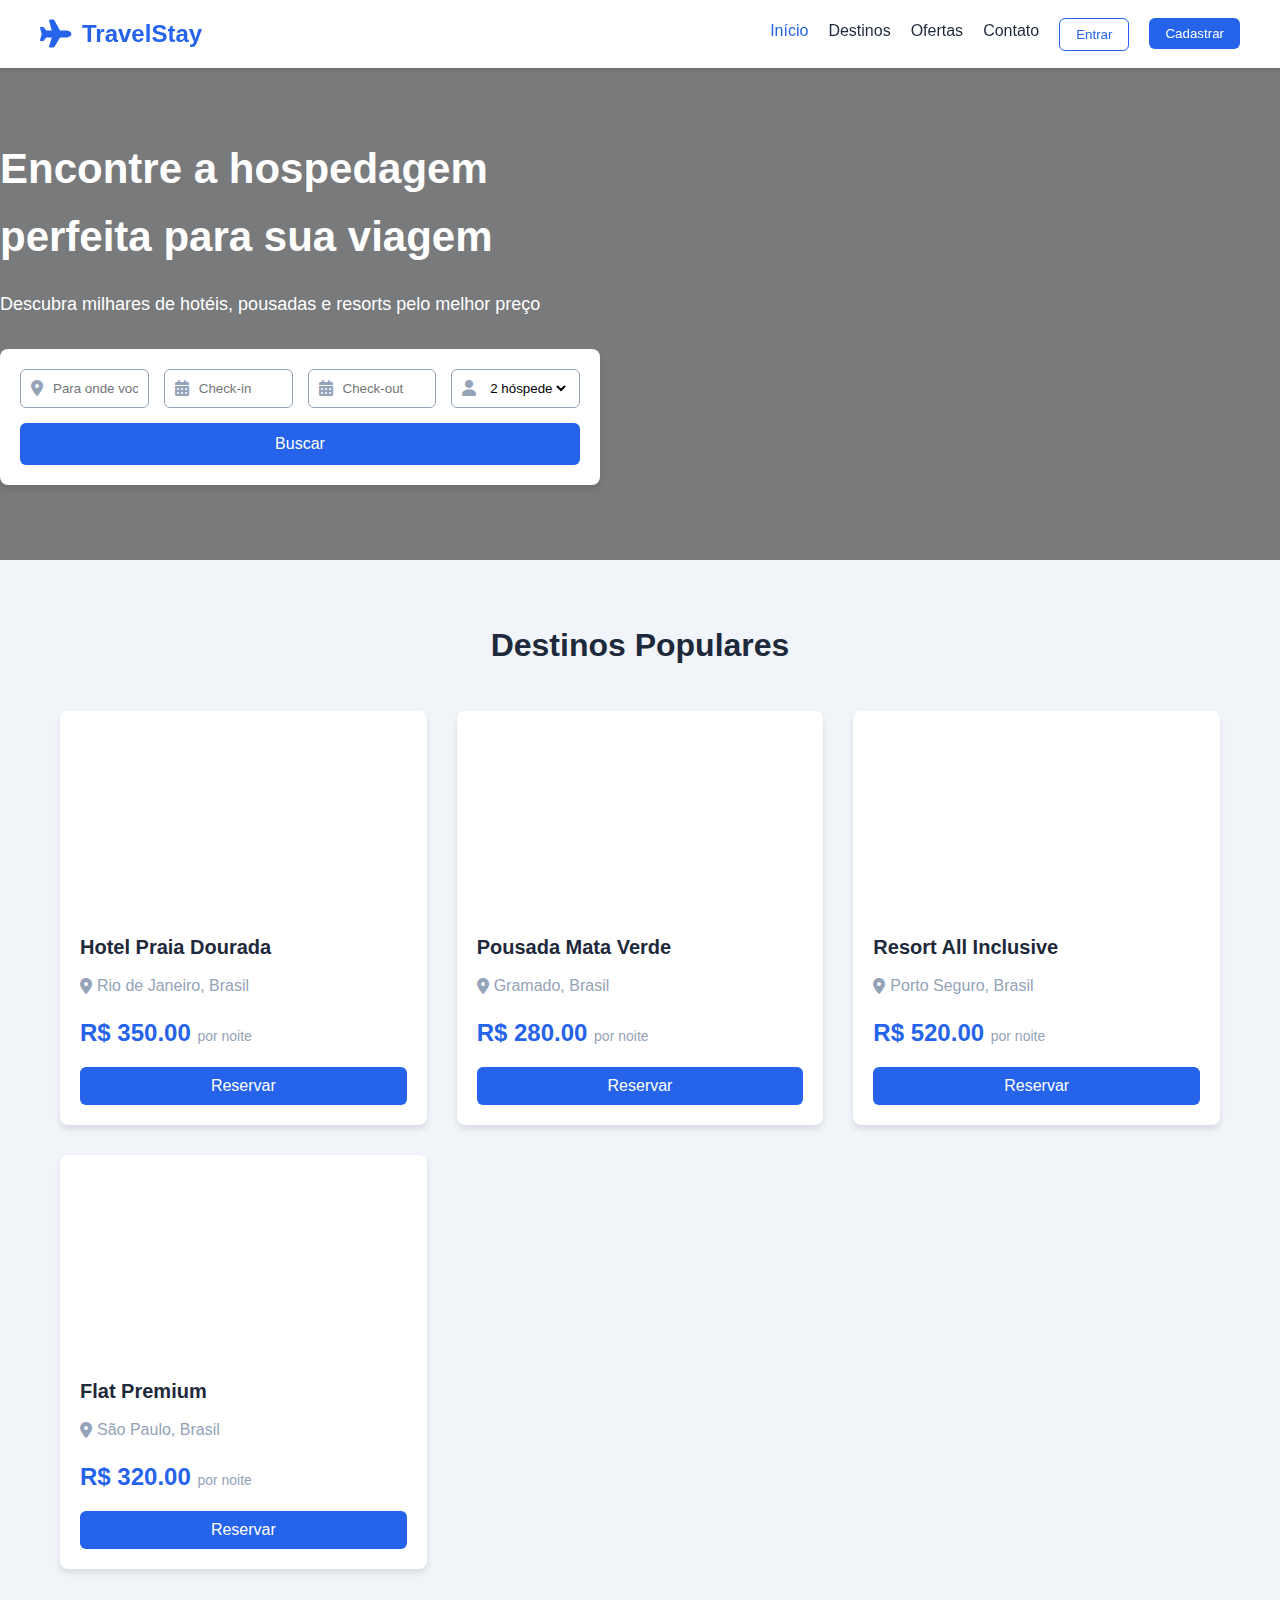
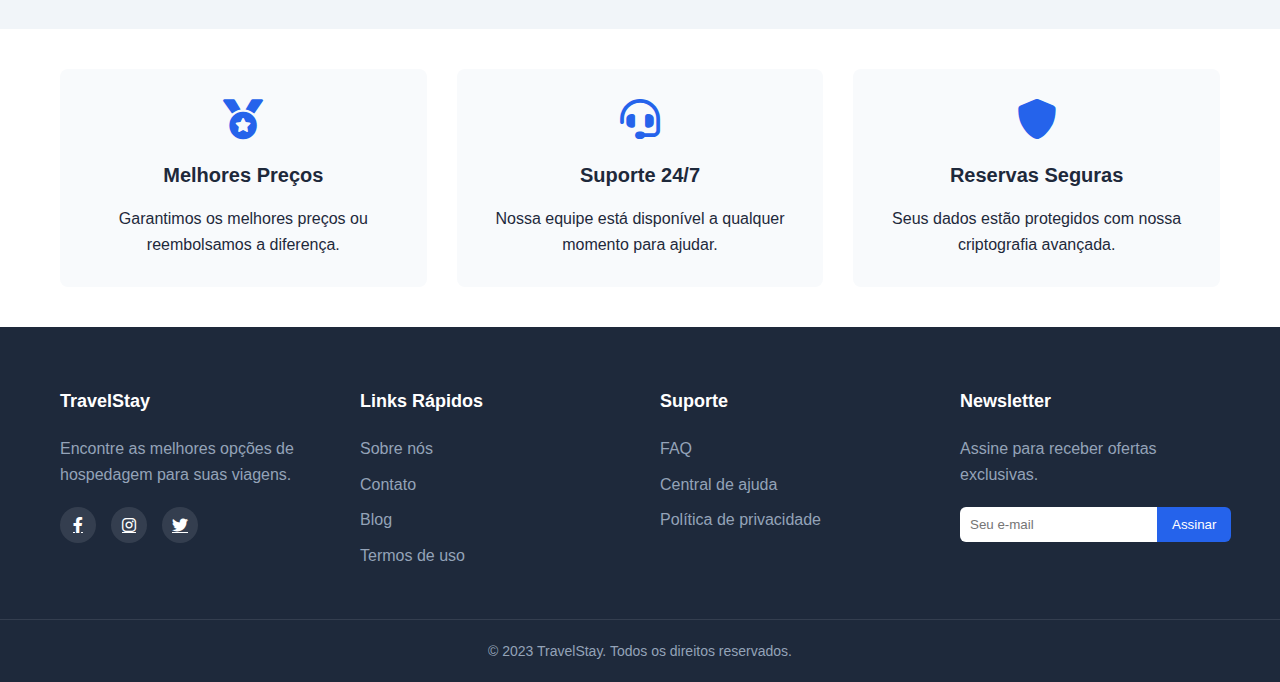
==== index.html @ 8e612919 "Implemento dos botões de Login e Cadastro." ====
<!DOCTYPE html> <!-- Declaração do tipo de documento HTML5 -->
<html lang="pt-BR"> <!-- Define o idioma principal do documento como português do Brasil -->

<head>
  <!-- Meta tags com informações para o navegador -->
  <meta charset="UTF-8"> <!-- Define a codificação de caracteres como UTF-8 -->
  <meta name="viewport" content="width=device-width, initial-scale=1.0"> <!-- Configura viewport para responsividade -->
  <title>TravelStay - Encontre sua próxima viagem</title> <!-- Título que aparece na aba do navegador -->

  <!-- Links para folhas de estilo -->
  <link rel="stylesheet" href="styles.css"> <!-- Arquivo CSS local -->
  <link rel="stylesheet" href="https://cdnjs.cloudflare.com/ajax/libs/font-awesome/6.0.0-beta3/css/all.min.css">
  <!-- Biblioteca de ícones -->
</head>

<body>
  <!-- Cabeçalho do site -->
  <header>
    <div class="container"> <!-- Container para alinhar conteúdo -->
      <div class="logo"> <!-- Container do logo -->
        <i class="fas fa-plane"></i> <!-- Ícone de avião -->
        <span>TravelStay</span> <!-- Nome do site -->
      </div>

      <!-- Menu de navegação principal -->
      <nav>
        <ul> <!-- Lista de itens de navegação -->
          <li><a href="#" class="active">Início</a></li> <!-- Link ativo -->
          <li><a href="#">Destinos</a></li>
          <li><a href="#">Ofertas</a></li>
          <li><a href="#">Contato</a></li>
          <!-- Botões de autenticação -->
          <li><button id="login-btn">Entrar</button></li>
          <li><button id="register-btn">Cadastrar</button></li>
        </ul>
      </nav>

      <!-- Menu para versão mobile -->
      <div class="mobile-menu">
        <i class="fas fa-bars"></i> <!-- Ícone de menu hamburguer -->
      </div>
    </div>
  </header>

  <!-- Seção hero (destaque principal) -->
  <section class="hero">
    <div class="hero-content"> <!-- Conteúdo do hero -->
      <h1>Encontre a hospedagem perfeita para sua viagem</h1> <!-- Título principal -->
      <p>Descubra milhares de hotéis, pousadas e resorts pelo melhor preço</p> <!-- Subtítulo -->

      <!-- Formulário de busca -->
      <div class="search-box">
        <!-- Campo de destino -->
        <div class="search-field">
          <i class="fas fa-map-marker-alt"></i> <!-- Ícone -->
          <input type="text" placeholder="Para onde você vai?" id="destination-input"> <!-- Input de texto -->
        </div>

        <!-- Campo de data de check-in -->
        <div class="search-field">
          <i class="fas fa-calendar-alt"></i>
          <input type="text" placeholder="Check-in" id="checkin-input" onfocus="(this.type='date')">
          <!-- Transforma em date picker quando focado -->
        </div>

        <!-- Campo de data de check-out -->
        <div class="search-field">
          <i class="fas fa-calendar-alt"></i>
          <input type="text" placeholder="Check-out" id="checkout-input" onfocus="(this.type='date')">
        </div>

        <!-- Seletor de número de hóspedes -->
        <div class="search-field">
          <i class="fas fa-user"></i>
          <select id="guests-select">
            <option value="1">1 hóspede</option>
            <option value="2" selected>2 hóspedes</option> <!-- Opção selecionada por padrão -->
            <option value="3">3 hóspedes</option>
            <option value="4">4 hóspedes</option>
            <option value="5">5+ hóspedes</option>
          </select>
        </div>

        <!-- Botão de ação -->
        <button id="search-btn">Buscar</button>
      </div>
    </div>
  </section>

  <!-- Seção de destinos populares -->
  <section class="popular-destinations">
    <div class="container">
      <h2>Destinos Populares</h2> <!-- Título da seção -->

      <!-- Container onde os cards de destinos serão renderizados dinamicamente via JavaScript -->
      <div class="destinations-grid" id="destinations-container">
        <!-- Conteúdo será inserido aqui pelo JavaScript -->
      </div>
    </div>
  </section>

  <!-- Seção de diferenciais/benefícios -->
  <section class="features">
    <div class="container">
      <!-- Card de benefício 1 -->
      <div class="feature-card">
        <i class="fas fa-medal"></i> <!-- Ícone -->
        <h3>Melhores Preços</h3> <!-- Título -->
        <p>Garantimos os melhores preços ou reembolsamos a diferença.</p> <!-- Descrição -->
      </div>

      <!-- Card de benefício 2 -->
      <div class="feature-card">
        <i class="fas fa-headset"></i>
        <h3>Suporte 24/7</h3>
        <p>Nossa equipe está disponível a qualquer momento para ajudar.</p>
      </div>

      <!-- Card de benefício 3 -->
      <div class="feature-card">
        <i class="fas fa-shield-alt"></i>
        <h3>Reservas Seguras</h3>
        <p>Seus dados estão protegidos com nossa criptografia avançada.</p>
      </div>
    </div>
  </section>

  <!-- Rodapé do site -->
  <footer>
    <div class="container">
      <!-- Seção 1 do rodapé - Sobre -->
      <div class="footer-section">
        <h4>TravelStay</h4>
        <p>Encontre as melhores opções de hospedagem para suas viagens.</p>

        <!-- Redes sociais -->
        <div class="social-icons">
          <a href="#"><i class="fab fa-facebook-f"></i></a> <!-- Ícone Facebook -->
          <a href="#"><i class="fab fa-instagram"></i></a> <!-- Ícone Instagram -->
          <a href="#"><i class="fab fa-twitter"></i></a> <!-- Ícone Twitter -->
        </div>
      </div>

      <!-- Seção 2 do rodapé - Links rápidos -->
      <div class="footer-section">
        <h4>Links Rápidos</h4>
        <ul>
          <li><a href="#">Sobre nós</a></li>
          <li><a href="#">Contato</a></li>
          <li><a href="#">Blog</a></li>
          <li><a href="#">Termos de uso</a></li>
        </ul>
      </div>

      <!-- Seção 3 do rodapé - Suporte -->
      <div class="footer-section">
        <h4>Suporte</h4>
        <ul>
          <li><a href="#">FAQ</a></li>
          <li><a href="#">Central de ajuda</a></li>
          <li><a href="#">Política de privacidade</a></li>
        </ul>
      </div>

      <!-- Seção 4 do rodapé - Newsletter -->
      <div class="footer-section">
        <h4>Newsletter</h4>
        <p>Assine para receber ofertas exclusivas.</p>

        <!-- Formulário de newsletter -->
        <form id="newsletter-form">
          <input type="email" placeholder="Seu e-mail" required> <!-- Campo de e-mail -->
          <button type="submit">Assinar</button> <!-- Botão de submit -->
        </form>
      </div>
    </div>

    <!-- Rodapé inferior - Copyright -->
    <div class="copyright">
      <p>&copy; 2023 TravelStay. Todos os direitos reservados.</p>
    </div>
  </footer>

  <!-- MODAIS (janelas pop-up) -->

  <!-- Modal de Login -->
  <div class="modal" id="login-modal">
    <div class="modal-content"> <!-- Conteúdo do modal -->
      <span class="close-modal">&times;</span> <!-- Botão para fechar (X) -->
      <h2>Entrar na sua conta</h2> <!-- Título -->

      <!-- Formulário de login -->
      <form id="login-form">
        <div class="form-group"> <!-- Grupo de campo -->
          <label for="login-email">E-mail</label> <!-- Label do campo -->
          <input type="email" id="login-email" required> <!-- Campo de input -->
        </div>
        <div class="form-group">
          <label for="login-password">Senha</label>
          <input type="password" id="login-password" required>
        </div>
        <button type="submit" class="btn-primary">Entrar</button> <!-- Botão de submit -->
        <p>Não tem uma conta? <a href="#" id="show-register">Cadastre-se</a></p> <!-- Link para cadastro -->
      </form>
    </div>
  </div>

  <!-- Modal de Cadastro -->
  <div class="modal" id="register-modal">
    <div class="modal-content">
      <span class="close-modal">&times;</span>
      <h2>Criar uma conta</h2>

      <!-- Formulário de cadastro -->
      <form id="register-form">
        <div class="form-group">
          <label for="register-name">Nome completo</label>
          <input type="text" id="register-name" required>
        </div>
        <div class="form-group">
          <label for="register-email">E-mail</label>
          <input type="email" id="register-email" required>
        </div>
        <div class="form-group">
          <label for="register-phone">Telefone (opcional)</label>
          <input type="tel" id="register-phone">
        </div>
        <div class="form-group">
          <label for="register-password">Senha</label>
          <input type="password" id="register-password" required>
        </div>
        <div class="form-group">
          <label for="register-confirm">Confirmar senha</label>
          <input type="password" id="register-confirm" required>
        </div>
        <button type="submit" class="btn-primary">Cadastrar</button>
        <p>Já tem uma conta? <a href="#" id="show-login">Faça login</a></p> <!-- Link para login -->
      </form>
    </div>
  </div>

  <!-- Modal de Reserva -->
  <div class="modal" id="booking-modal">
    <div class="modal-content">
      <span class="close-modal">&times;</span>
      <h2>Reservar acomodação</h2>

      <!-- Área onde os detalhes da reserva serão exibidos -->
      <div id="booking-details"></div>

      <!-- Formulário de reserva -->
      <form id="booking-form">
        <div class="form-group">
          <label for="booking-checkin">Check-in</label>
          <input type="date" id="booking-checkin" required>
        </div>
        <div class="form-group">
          <label for="booking-checkout">Check-out</label>
          <input type="date" id="booking-checkout" required>
        </div>
        <div class="form-group">
          <label for="booking-guests">Hóspedes</label>
          <select id="booking-guests" required>
            <option value="1">1 hóspede</option>
            <option value="2" selected>2 hóspedes</option>
            <option value="3">3 hóspedes</option>
            <option value="4">4 hóspedes</option>
            <option value="5">5+ hóspedes</option>
          </select>
        </div>
        <button type="submit" class="btn-primary">Confirmar Reserva</button>
      </form>
    </div>
  </div>

  <!-- Inclusão do arquivo JavaScript -->
  <script src="app.js"></script>
</body>

</html>
---- styles.css ----
/* Variáveis de cor */
:root {
  --primary: #2563eb;
  --primary-dark: #1d4ed8;
  --secondary: #f59e0b;
  --dark: #1e293b;
  --light: #f8fafc;
  --gray: #94a3b8;
  --success: #10b981;
  --danger: #ef4444;
}

/* Reset e estilos base */
* {
  margin: 0;
  padding: 0;
  box-sizing: border-box;
  font-family: 'Segoe UI', Tahoma, Geneva, Verdana, sans-serif;
}

body {
  background-color: #f1f5f9;
  color: var(--dark);
  line-height: 1.6;
}

.container {
  width: 100%;
  max-width: 1200px;
  margin: 0 auto;
  padding: 0 20px;
}

/* Header */
header {
  background-color: white;
  box-shadow: 0 2px 4px rgba(0, 0, 0, 0.1);
  position: fixed;
  width: 100%;
  top: 0;
  z-index: 1000;
}

header .container {
  display: flex;
  justify-content: space-between;
  align-items: center;
  padding: 15px 0;
}

.logo {
  display: flex;
  align-items: center;
  font-size: 24px;
  font-weight: bold;
  color: var(--primary);
}

.logo i {
  margin-right: 10px;
  font-size: 28px;
}

nav ul {
  display: flex;
  list-style: none;
}

nav ul li {
  margin-left: 20px;
}

nav ul li a {
  text-decoration: none;
  color: var(--dark);
  font-weight: 500;
  transition: color 0.3s;
}

nav ul li a:hover,
nav ul li a.active {
  color: var(--primary);
}

button {
  cursor: pointer;
  border: none;
  border-radius: 6px;
  padding: 8px 16px;
  font-weight: 500;
  transition: all 0.3s;
}

#login-btn {
  background-color: transparent;
  color: var(--primary);
  border: 1px solid var(--primary);
}

#login-btn:hover {
  background-color: var(--primary);
  color: white;
}

#register-btn {
  background-color: var(--primary);
  color: white;
}

#register-btn:hover {
  background-color: var(--primary-dark);
}

.mobile-menu {
  display: none;
  font-size: 24px;
  cursor: pointer;
}

/* Hero section */
.hero {
  background-image: linear-gradient(rgba(0, 0, 0, 0.5), rgba(0, 0, 0, 0.5)), url('https://images.unsplash.com/photo-1506929562872-bb421503ef21');
  background-size: cover;
  background-position: center;
  height: 500px;
  display: flex;
  align-items: center;
  margin-top: 60px;
}

.hero-content {
  color: white;
  max-width: 600px;
}

.hero h1 {
  font-size: 42px;
  margin-bottom: 20px;
}

.hero p {
  font-size: 18px;
  margin-bottom: 30px;
}

.search-box {
  background-color: white;
  border-radius: 8px;
  padding: 20px;
  display: grid;
  grid-template-columns: repeat(4, 1fr);
  gap: 15px;
  box-shadow: 0 4px 6px rgba(0, 0, 0, 0.1);
}

.search-field {
  display: flex;
  align-items: center;
  border: 1px solid var(--gray);
  border-radius: 6px;
  padding: 10px;
}

.search-field i {
  color: var(--gray);
  margin-right: 10px;
}

.search-field input,
.search-field select {
  border: none;
  outline: none;
  width: 100%;
  background-color: transparent;
}

#search-btn {
  grid-column: 1 / -1;
  background-color: var(--primary);
  color: white;
  padding: 12px;
  font-size: 16px;
}

#search-btn:hover {
  background-color: var(--primary-dark);
}

/* Popular destinations */
.popular-destinations {
  padding: 60px 0;
}

.popular-destinations h2 {
  text-align: center;
  margin-bottom: 40px;
  font-size: 32px;
  color: var(--dark);
}

.destinations-grid {
  display: grid;
  grid-template-columns: repeat(auto-fill, minmax(280px, 1fr));
  gap: 30px;
}

.destination-card {
  background-color: white;
  border-radius: 8px;
  overflow: hidden;
  box-shadow: 0 4px 6px rgba(0, 0, 0, 0.1);
  transition: transform 0.3s;
}

.destination-card:hover {
  transform: translateY(-5px);
}

.destination-image {
  height: 200px;
  background-size: cover;
  background-position: center;
}

.destination-info {
  padding: 20px;
}

.destination-info h3 {
  margin-bottom: 10px;
  font-size: 20px;
}

.destination-location {
  display: flex;
  align-items: center;
  color: var(--gray);
  margin-bottom: 15px;
}

.destination-location i {
  margin-right: 5px;
}

.destination-price {
  font-size: 24px;
  font-weight: bold;
  color: var(--primary);
  margin-bottom: 15px;
}

.destination-price span {
  font-size: 14px;
  font-weight: normal;
  color: var(--gray);
}

.book-btn {
  width: 100%;
  background-color: var(--primary);
  color: white;
  padding: 10px;
  font-size: 16px;
}

.book-btn:hover {
  background-color: var(--primary-dark);
}

/* Features */
.features {
  padding: 40px 0;
  background-color: white;
}

.features .container {
  display: grid;
  grid-template-columns: repeat(auto-fit, minmax(300px, 1fr));
  gap: 30px;
}

.feature-card {
  text-align: center;
  padding: 30px 20px;
  border-radius: 8px;
  background-color: var(--light);
}

.feature-card i {
  font-size: 40px;
  color: var(--primary);
  margin-bottom: 20px;
}

.feature-card h3 {
  margin-bottom: 15px;
  font-size: 20px;
}

/* Footer */
footer {
  background-color: var(--dark);
  color: white;
  padding: 60px 0 0;
}

footer .container {
  display: grid;
  grid-template-columns: repeat(auto-fit, minmax(200px, 1fr));
  gap: 40px;
}

.footer-section h4 {
  font-size: 18px;
  margin-bottom: 20px;
  color: white;
}

.footer-section p {
  margin-bottom: 20px;
  color: var(--gray);
}

.footer-section ul {
  list-style: none;
}

.footer-section ul li {
  margin-bottom: 10px;
}

.footer-section ul li a {
  color: var(--gray);
  text-decoration: none;
  transition: color 0.3s;
}

.footer-section ul li a:hover {
  color: white;
}

.social-icons {
  display: flex;
  gap: 15px;
}

.social-icons a {
  color: white;
  background-color: rgba(255, 255, 255, 0.1);
  width: 36px;
  height: 36px;
  border-radius: 50%;
  display: flex;
  align-items: center;
  justify-content: center;
  transition: background-color 0.3s;
}

.social-icons a:hover {
  background-color: var(--primary);
}

#newsletter-form {
  display: flex;
  margin-top: 20px;
}

#newsletter-form input {
  flex: 1;
  padding: 10px;
  border: none;
  border-radius: 6px 0 0 6px;
  outline: none;
}

#newsletter-form button {
  background-color: var(--primary);
  color: white;
  border-radius: 0 6px 6px 0;
  padding: 0 15px;
}

#newsletter-form button:hover {
  background-color: var(--primary-dark);
}

.copyright {
  text-align: center;
  padding: 20px 0;
  margin-top: 40px;
  border-top: 1px solid rgba(255, 255, 255, 0.1);
  color: var(--gray);
  font-size: 14px;
}

/* Modais */
.modal {
  display: none;
  position: fixed;
  top: 0;
  left: 0;
  width: 100%;
  height: 100%;
  background-color: rgba(0, 0, 0, 0.5);
  z-index: 2000;
  align-items: center;
  justify-content: center;
}

.modal.active {
  display: flex;
}

.modal-content {
  background-color: white;
  border-radius: 8px;
  width: 100%;
  max-width: 500px;
  padding: 30px;
  position: relative;
  animation: modalFadeIn 0.3s;
}

@keyframes modalFadeIn {
  from {
    opacity: 0;
    transform: translateY(-20px);
  }

  to {
    opacity: 1;
    transform: translateY(0);
  }
}

.close-modal {
  position: absolute;
  top: 15px;
  right: 15px;
  font-size: 24px;
  cursor: pointer;
  color: var(--gray);
}

.modal h2 {
  margin-bottom: 20px;
  text-align: center;
}

.form-group {
  margin-bottom: 20px;
}

.form-group label {
  display: block;
  margin-bottom: 8px;
  font-weight: 500;
}

.form-group input,
.form-group select,
.form-group textarea {
  width: 100%;
  padding: 10px;
  border: 1px solid var(--gray);
  border-radius: 6px;
  outline: none;
}

.btn-primary {
  background-color: var(--primary);
  color: white;
  width: 100%;
  padding: 12px;
  font-size: 16px;
  margin-top: 10px;
}

.btn-primary:hover {
  background-color: var(--primary-dark);
}

/* Responsividade */
@media (max-width: 992px) {
  .search-box {
    grid-template-columns: 1fr 1fr;
  }

  #search-btn {
    grid-column: 1 / -1;
  }
}

@media (max-width: 768px) {
  nav ul {
    display: none;
  }

  .mobile-menu {
    display: block;
  }

  .hero {
    height: auto;
    padding: 100px 0;
  }

  .hero h1 {
    font-size: 32px;
  }

  .search-box {
    grid-template-columns: 1fr;
  }
}

@media (max-width: 576px) {
  .modal-content {
    margin: 20px;
    padding: 20px;
  }
}
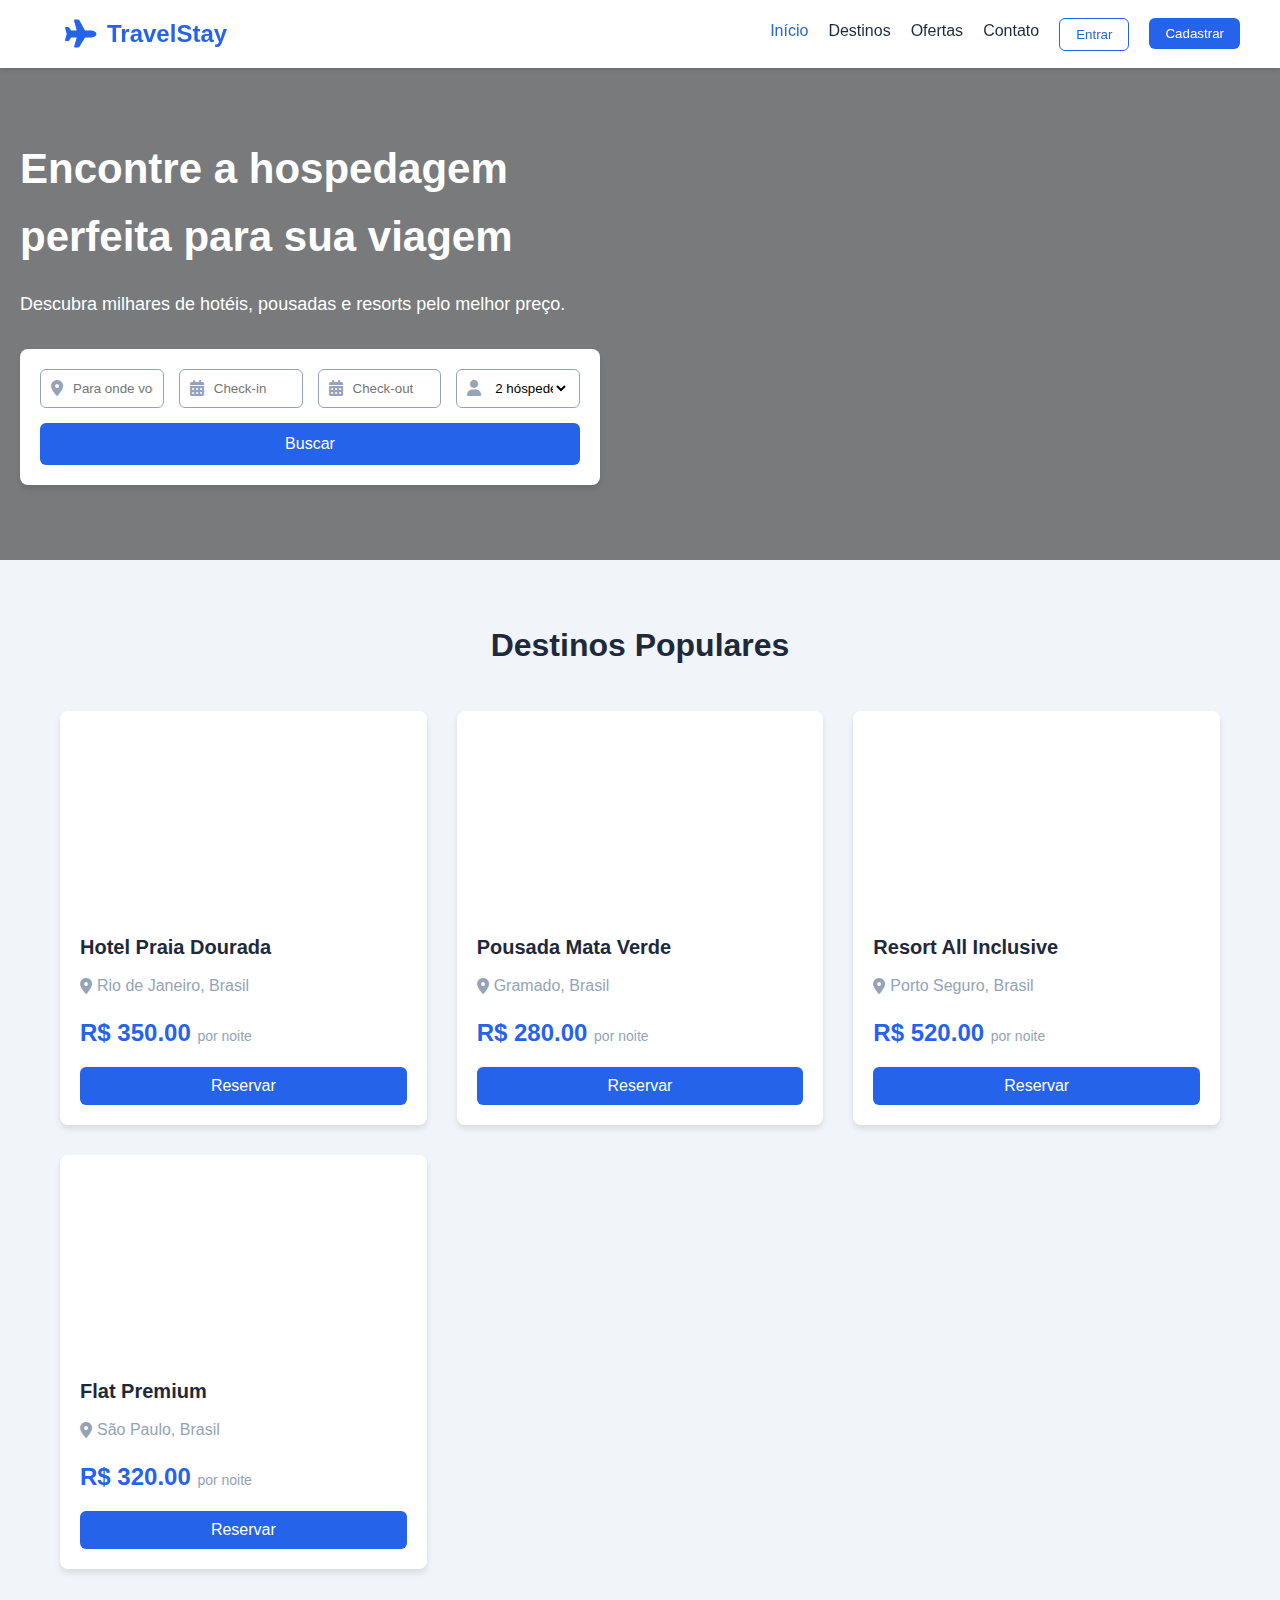
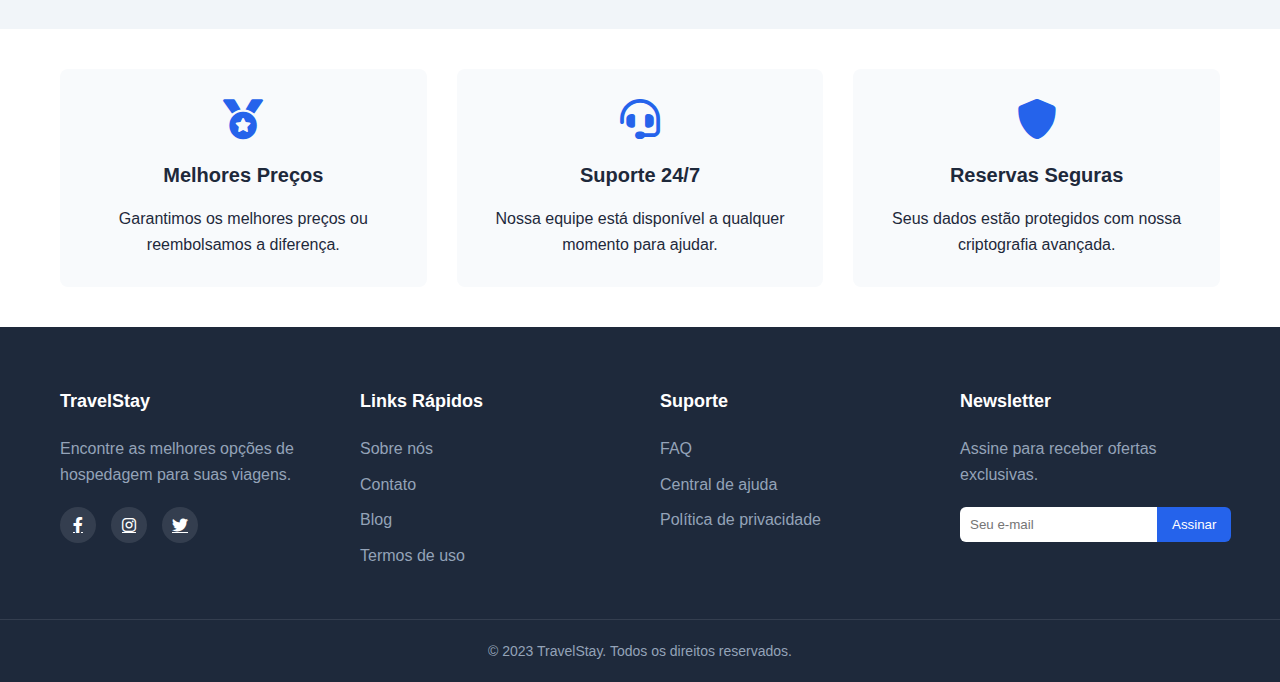
==== commit b96e7673: "Dados de cadastro finalmente funcionando e integrando com banco de dados." ====
--- a/index.html
+++ b/index.html
@@ -46,7 +46,7 @@
   <section class="hero">
     <div class="hero-content"> <!-- Conteúdo do hero -->
       <h1>Encontre a hospedagem perfeita para sua viagem</h1> <!-- Título principal -->
-      <p>Descubra milhares de hotéis, pousadas e resorts pelo melhor preço</p> <!-- Subtítulo -->
+      <p>Descubra milhares de hotéis, pousadas e resorts pelo melhor preço.</p> <!-- Subtítulo -->
 
       <!-- Formulário de busca -->
       <div class="search-box">
--- a/styles.css
+++ b/styles.css
@@ -54,6 +54,7 @@
   font-size: 24px;
   font-weight: bold;
   color: var(--primary);
+  margin-left: 25px;
 }
 
 .logo i {
@@ -136,11 +137,13 @@
 .hero h1 {
   font-size: 42px;
   margin-bottom: 20px;
+  margin-left: 20px;
 }
 
 .hero p {
   font-size: 18px;
   margin-bottom: 30px;
+  margin-left: 20px;
 }
 
 .search-box {
@@ -151,6 +154,7 @@
   grid-template-columns: repeat(4, 1fr);
   gap: 15px;
   box-shadow: 0 4px 6px rgba(0, 0, 0, 0.1);
+  margin-left: 20px;
 }
 
 .search-field {
